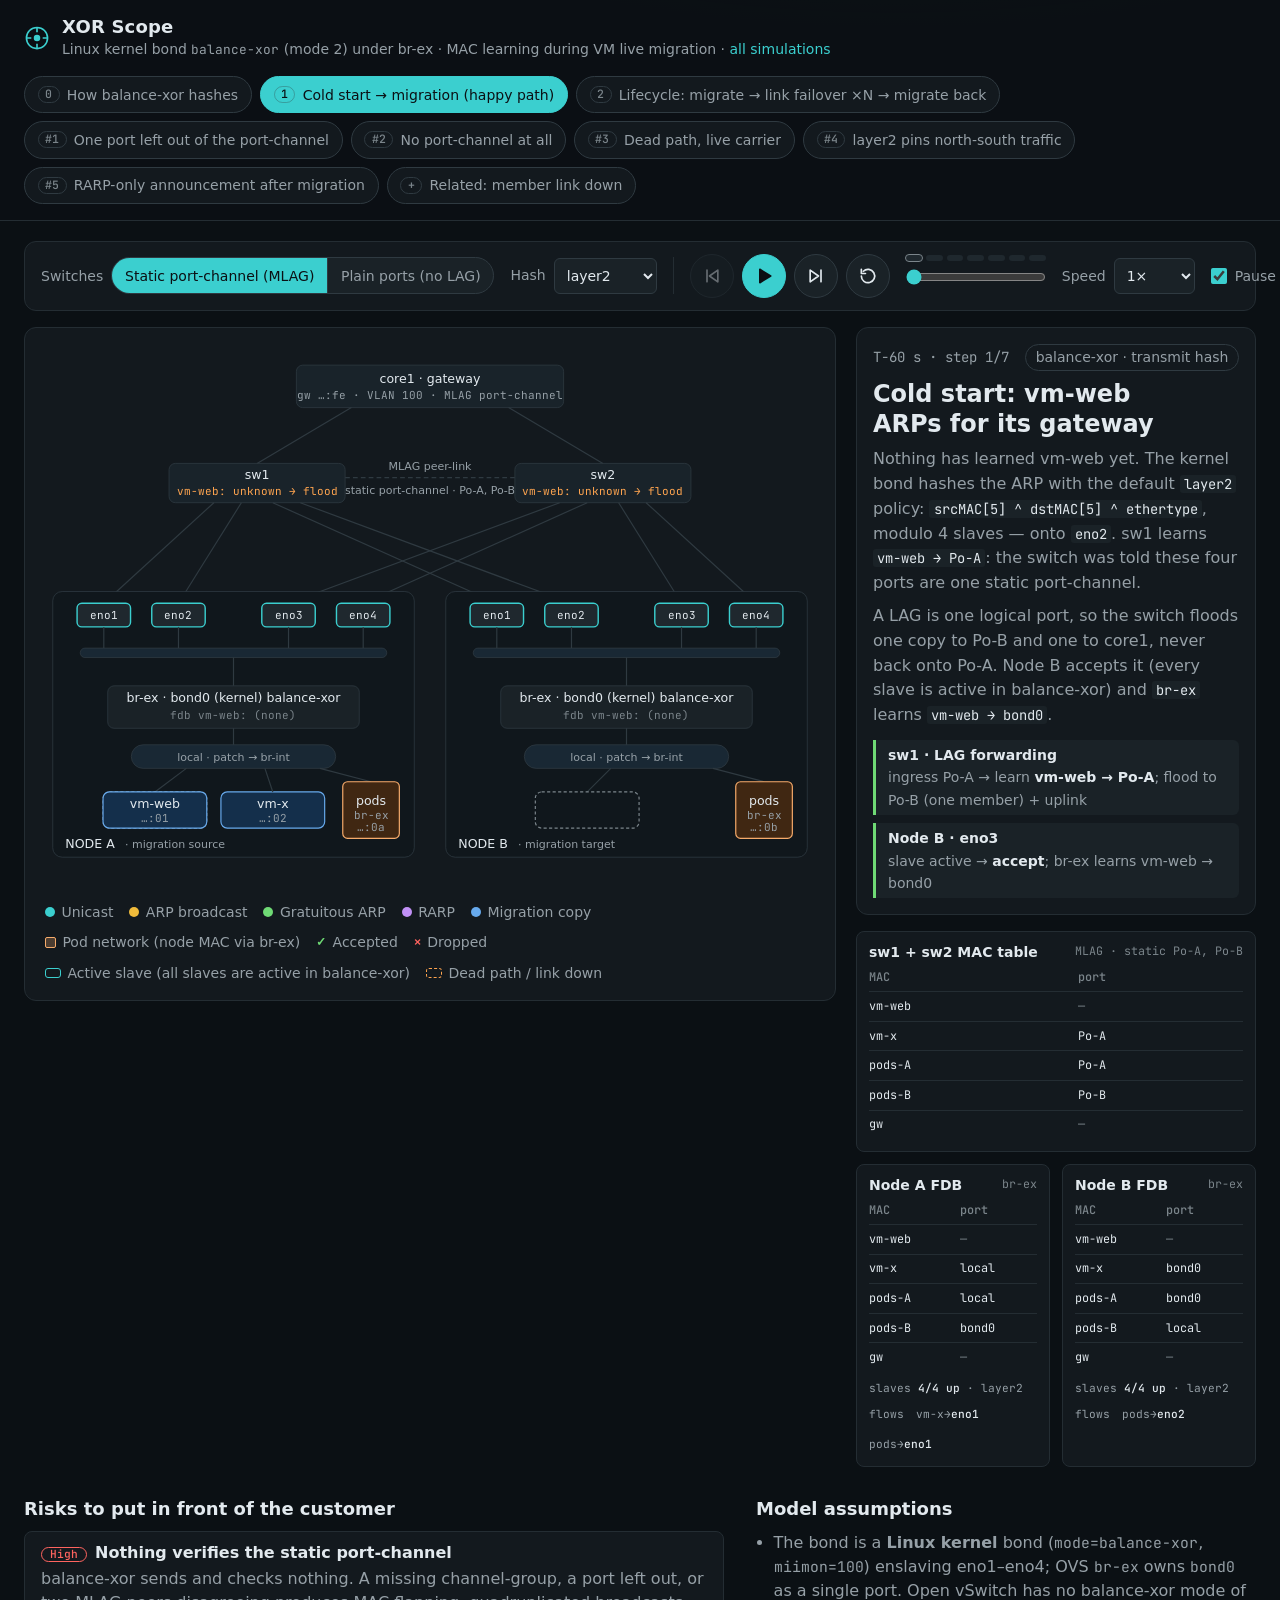
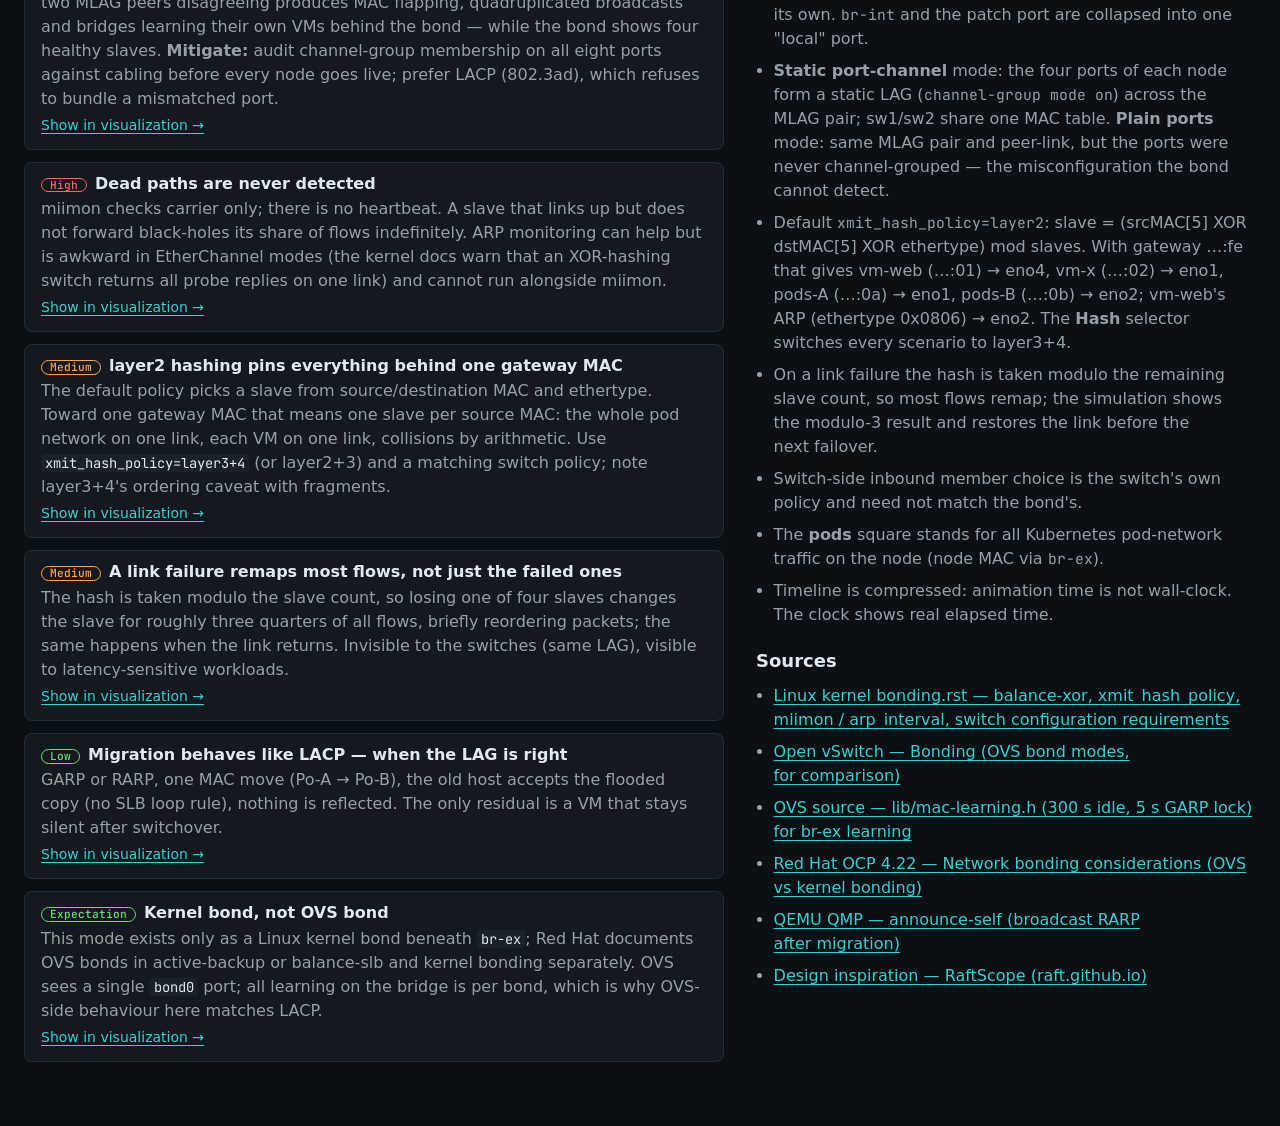
==== kernel-balance-xor/index.html @ 1609c060 "Add AB Scope (OVS active-backup) and XOR Scope (kernel balance-xor) simulators; landing page and REA" ====
<!doctype html>
<html lang="en" data-theme="dark">
<head>
<meta charset="utf-8" />
<meta name="viewport" content="width=device-width, initial-scale=1" />
<title>XOR Scope — Linux kernel balance-xor (mode 2) MAC learning during VM live migration</title>
<meta name="description" content="Step-through visualization of a Linux kernel balance-xor (mode 2) bond under OVS br-ex across two MLAG switches and four slaves during VM live migration, including the failure modes of a static port-channel." />
<link href="https://api.fontshare.com/v2/css?f[]=general-sans@400,500,600&display=swap" rel="stylesheet" />
<link rel="preconnect" href="https://fonts.googleapis.com" />
<link rel="preconnect" href="https://fonts.gstatic.com" crossorigin />
<link href="https://fonts.googleapis.com/css2?family=JetBrains+Mono:wght@400;500;600&display=swap" rel="stylesheet" />
<link rel="icon" href="data:," />
<link rel="stylesheet" href="./base.css" />
<link rel="stylesheet" href="./style.css" />
</head>
<body>
<a class="skip" href="#scope">Skip to visualization</a>
<header class="top">
  <div class="brand">
    <svg viewBox="0 0 32 32" width="26" height="26" aria-hidden="true"><circle cx="16" cy="16" r="13" fill="none" stroke="currentColor" stroke-width="2"/><circle cx="16" cy="16" r="4" fill="currentColor"/><path d="M16 3v6M16 23v6M3 16h6M23 16h6" stroke="currentColor" stroke-width="2"/></svg>
    <div>
      <div class="brand-name">XOR Scope</div>
      <div class="brand-sub">Linux kernel bond <span class="mono">balance-xor</span> (mode 2) under br-ex · MAC learning during VM live migration · <a href="../">all simulations</a></div>
    </div>
  </div>
  <nav class="scen" id="scenarios" aria-label="Scenarios"></nav>
</header>

<main id="scope">
  <section class="transport" aria-label="Playback controls">
    <div class="toolbar">
        <span class="tb-label">Switches</span>
        <div class="seg" role="group" aria-label="Switch interconnect mode" id="modeSeg">
          <button type="button" data-mode="mlag" aria-pressed="true">Static port-channel (MLAG)</button>
          <button type="button" data-mode="indep" aria-pressed="false">Plain ports (no LAG)</button>
        </div>
        <label class="sel"><span>Hash</span><select id="hashSel" aria-label="Transmit hash policy"><option value="l2" selected>layer2</option><option value="l34">layer3+4</option></select></label>
        <label class="sel" id="lifeOpt" hidden><span>Failovers</span>
          <select id="nreb" aria-label="Number of link failovers before the second migration"><option value="0">0</option><option value="1">1</option><option value="2" selected>2</option><option value="3">3</option><option value="4">4</option></select>
        </label>
      </div>

    <div class="btns">
      <button id="prev" class="ib" aria-label="Previous step" title="Previous step (←)"><svg viewBox="0 0 24 24"><path d="M6 5v14M19 5l-10 7 10 7z"/></svg></button>
      <button id="play" class="ib main" aria-label="Play" title="Play / pause (space)"><svg viewBox="0 0 24 24" id="playIcon"><path d="M7 4l13 8-13 8z"/></svg></button>
      <button id="next" class="ib" aria-label="Next step" title="Next step (→)"><svg viewBox="0 0 24 24"><path d="M18 5v14M5 5l10 7-10 7z"/></svg></button>
      <button id="restart" class="ib" aria-label="Restart scenario" title="Restart"><svg viewBox="0 0 24 24"><path d="M4 12a8 8 0 1 0 2.4-5.7M4 4v5h5"/></svg></button>
    </div>
    <div class="track-wrap">
      <div class="track" id="track"></div>
      <input type="range" id="scrub" min="0" max="1000" value="0" step="1" aria-label="Timeline" />
    </div>
    <div class="opts">
      <label class="sel"><span>Speed</span>
        <select id="speed"><option value="0.25">0.25×</option><option value="0.5">0.5×</option><option value="1" selected>1×</option><option value="2">2×</option></select>
      </label>
      <label class="chk"><input type="checkbox" id="hold" checked /> <span>Pause each step</span></label>
      <label class="chk"><input type="checkbox" id="loop" /> <span>Loop · 1.5 s</span></label>
    </div>
  </section>
  <section class="stage">
    <div class="canvas-wrap">
      <div class="whatif" id="whatif" hidden>Hypothetical</div>
      <svg id="topo" viewBox="0 0 1000 704" role="img" aria-labelledby="topoTitle">
        <title id="topoTitle">Two OpenShift nodes, each with a four-slave Linux kernel balance-xor bond under br-ex. eno1 and eno2 connect to sw1, eno3 and eno4 connect to sw2. sw1 and sw2 are an MLAG pair with a static port-channel per node, uplinked to core1.</title>
        <g id="static"></g>
        <g id="dyn"></g>
      </svg>
      <div class="legend" aria-label="Legend">
        <span><i class="dot k-uni"></i>Unicast</span>
        <span><i class="dot k-bcast"></i>ARP broadcast</span>
        <span><i class="dot k-garp"></i>Gratuitous ARP</span>
        <span><i class="dot k-rarp"></i>RARP</span>
        <span><i class="dot k-mig"></i>Migration copy</span>
        <span><i class="sq"></i>Pod network (node MAC via br-ex)</span>
        <span><i class="mk ok">✓</i>Accepted</span>
        <span><i class="mk drop">✕</i>Dropped</span>
        <span><i class="att"></i>Active slave (all slaves are active in balance-xor)</span>
        <span><i class="noatt"></i>Dead path / link down</span>
      </div>
    </div>

    <aside class="side">
      <div class="narr" aria-live="polite">
        <div class="narr-head">
          <span class="clock mono" id="clock">T+0.000 s</span>
          <span class="docref" id="docref"></span>
        </div>
        <h2 id="stepTitle">—</h2>
        <div id="stepBody" class="stepBody"></div>
        <div id="decision" class="decision"></div>
      </div>
      <div class="tables" id="tables"></div>
    </aside>
  </section>


  <section class="below">
    <div class="below-grid">
      <div>
        <h3>Risks to put in front of the customer</h3>
        <div class="risks" id="risks"></div>
      </div>
      <div class="notes">
        <h3>Model assumptions</h3>
        <ul>
          <li>The bond is a <b>Linux kernel</b> bond (<span class="mono">mode=balance-xor</span>, <span class="mono">miimon=100</span>) enslaving eno1–eno4; OVS <span class="mono">br-ex</span> owns <span class="mono">bond0</span> as a single port. Open vSwitch has no balance-xor mode of its own. <span class="mono">br-int</span> and the patch port are collapsed into one "local" port.</li>
          <li><b>Static port-channel</b> mode: the four ports of each node form a static LAG (<span class="mono">channel-group mode on</span>) across the MLAG pair; sw1/sw2 share one MAC table. <b>Plain ports</b> mode: same MLAG pair and peer-link, but the ports were never channel-grouped — the misconfiguration the bond cannot detect.</li>
          <li>Default <span class="mono">xmit_hash_policy=layer2</span>: slave = (srcMAC[5] XOR dstMAC[5] XOR ethertype) mod slaves. With gateway …:fe that gives vm-web (…:01) → eno4, vm-x (…:02) → eno1, pods-A (…:0a) → eno1, pods-B (…:0b) → eno2; vm-web's ARP (ethertype 0x0806) → eno2. The <b>Hash</b> selector switches every scenario to layer3+4.</li>
          <li>On a link failure the hash is taken modulo the remaining slave count, so most flows remap; the simulation shows the modulo-3 result and restores the link before the next failover.</li>
          <li>Switch-side inbound member choice is the switch's own policy and need not match the bond's.</li>
          <li>The <b>pods</b> square stands for all Kubernetes pod-network traffic on the node (node MAC via <span class="mono">br-ex</span>).</li>
          <li>Timeline is compressed: animation time is not wall-clock. The clock shows real elapsed time.</li>
        </ul>
        <h3>Sources</h3>
        <ul class="src">
          <li><a href="https://www.kernel.org/doc/Documentation/networking/bonding.rst" target="_blank" rel="noopener noreferrer">Linux kernel bonding.rst — balance-xor, xmit_hash_policy, miimon / arp_interval, switch configuration requirements</a></li>
          <li><a href="https://docs.openvswitch.org/en/stable/topics/bonding/" target="_blank" rel="noopener noreferrer">Open vSwitch — Bonding (OVS bond modes, for comparison)</a></li>
          <li><a href="https://github.com/openvswitch/ovs/blob/master/lib/mac-learning.h" target="_blank" rel="noopener noreferrer">OVS source — lib/mac-learning.h (300 s idle, 5 s GARP lock) for br-ex learning</a></li>
          <li><a href="https://docs.redhat.com/en/documentation/openshift_container_platform/4.22/html/advanced_networking/network-bonding-considerations" target="_blank" rel="noopener noreferrer">Red Hat OCP 4.22 — Network bonding considerations (OVS vs kernel bonding)</a></li>
          <li><a href="https://www.qemu.org/docs/master/interop/qemu-qmp-ref.html" target="_blank" rel="noopener noreferrer">QEMU QMP — announce-self (broadcast RARP after migration)</a></li>
          <li><a href="https://raft.github.io/" target="_blank" rel="noopener noreferrer">Design inspiration — RaftScope (raft.github.io)</a></li>
        </ul>
      </div>
    </div>
  </section>
</main>
<script src="./app.js"></script>
</body>
</html>
---- kernel-balance-xor/base.css ----
/* base.css */
*,
*::before,
*::after {
  box-sizing: border-box;
  margin: 0;
  padding: 0;
}

html {
  -moz-text-size-adjust: none;
  -webkit-text-size-adjust: none;
  text-size-adjust: none;
  -webkit-font-smoothing: antialiased;
  -moz-osx-font-smoothing: grayscale;
  text-rendering: optimizeLegibility;
  scroll-behavior: smooth;
  hanging-punctuation: first last;
  scroll-padding-top: var(--space-16);
}

body {
  min-height: 100dvh;
  line-height: 1.6;
  font-family: var(--font-body, sans-serif);
  font-size: var(--text-base);
  color: var(--color-text);
  background-color: var(--color-bg);
}

img,
picture,
video,
canvas,
svg {
  display: block;
  max-width: 100%;
  height: auto;
}
ul[role='list'],
ol[role='list'] {
  list-style: none;
}
input,
button,
textarea,
select {
  font: inherit;
  color: inherit;
}

h1,
h2,
h3,
h4,
h5,
h6 {
  text-wrap: balance;
  line-height: 1.15;
}
p,
li,
figcaption {
  text-wrap: pretty;
  max-width: 72ch;
}

::selection {
  background: oklch(from var(--color-primary) l c h / 0.25);
  color: var(--color-text);
}

:focus-visible {
  outline: 2px solid var(--color-primary);
  outline-offset: 3px;
  border-radius: var(--radius-sm);
}

@media (prefers-reduced-motion: reduce) {
  *,
  *::before,
  *::after {
    animation-duration: 0.01ms !important;
    animation-iteration-count: 1 !important;
    transition-duration: 0.01ms !important;
    scroll-behavior: auto !important;
  }
}

button {
  cursor: pointer;
  background: none;
  border: none;
}
table {
  border-collapse: collapse;
  width: 100%;
}

/* Interactive elements: animate hover/focus transitions.
   Only clickable elements get hover states — see `shared/03-motion.md`.
   Never add :hover styles to non-interactive elements. */
a,
button,
[role='button'],
[role='link'],
input,
textarea,
select {
  transition:
    color var(--transition-interactive),
    background var(--transition-interactive),
    border-color var(--transition-interactive),
    box-shadow var(--transition-interactive);
}

.sr-only {
  position: absolute;
  width: 1px;
  height: 1px;
  padding: 0;
  margin: -1px;
  overflow: hidden;
  clip: rect(0, 0, 0, 0);
  white-space: nowrap;
  border-width: 0;
}
---- kernel-balance-xor/style.css ----
:root {
  --text-xs: clamp(0.75rem, 0.7rem + 0.25vw, 0.875rem);
  --text-sm: clamp(0.875rem, 0.8rem + 0.35vw, 1rem);
  --text-base: clamp(1rem, 0.95rem + 0.25vw, 1.125rem);
  --text-lg: clamp(1.125rem, 1rem + 0.75vw, 1.5rem);
  --text-xl: clamp(1.5rem, 1.2rem + 1.25vw, 2.25rem);

  --space-1: 0.25rem; --space-2: 0.5rem; --space-3: 0.75rem; --space-4: 1rem;
  --space-5: 1.25rem; --space-6: 1.5rem; --space-8: 2rem; --space-10: 2.5rem;
  --space-12: 3rem; --space-16: 4rem;

  --radius-sm: 0.375rem; --radius-md: 0.5rem; --radius-lg: 0.75rem; --radius-full: 9999px;
  --transition-interactive: 180ms cubic-bezier(0.16, 1, 0.3, 1);

  --font-body: 'General Sans', 'Inter', system-ui, sans-serif;
  --font-mono: 'JetBrains Mono', ui-monospace, 'SF Mono', Menlo, monospace;
}

[data-theme='dark'], :root {
  /* Graphite scope palette */
  --color-bg: oklch(0.17 0.012 240);
  --color-surface: oklch(0.21 0.014 240);
  --color-surface-2: oklch(0.245 0.016 240);
  --color-surface-offset: oklch(0.27 0.018 240);
  --color-border: oklch(0.34 0.02 240);
  --color-divider: oklch(0.29 0.016 240);
  --color-text: oklch(0.93 0.01 240);
  --color-text-muted: oklch(0.70 0.015 240);
  --color-text-faint: oklch(0.61 0.015 240);
  --color-text-inverse: oklch(0.17 0.012 240);

  --color-primary: oklch(0.78 0.12 195);        /* unicast teal */
  --color-primary-highlight: oklch(0.78 0.12 195 / 0.16);
  --color-bcast: oklch(0.82 0.15 85);           /* ARP broadcast gold */
  --color-garp: oklch(0.80 0.17 145);           /* gratuitous ARP green */
  --color-rarp: oklch(0.74 0.15 305);           /* RARP violet */
  --color-mig: oklch(0.72 0.12 250);            /* migration blue */
  --color-pod: oklch(0.80 0.12 60);             /* pod network amber */
  --color-error: oklch(0.70 0.19 25);           /* drop red */
  --color-error-highlight: oklch(0.70 0.19 25 / 0.18);
  --color-success: var(--color-garp);
  --color-warning: oklch(0.80 0.15 60);

  --shadow-sm: 0 1px 2px oklch(0 0 0 / 0.3);
  --shadow-md: 0 6px 20px oklch(0 0 0 / 0.35);
}

html { color-scheme: dark; }
body {
  background:
    radial-gradient(1200px 500px at 70% -10%, oklch(0.26 0.03 220 / 0.6), transparent 60%),
    var(--color-bg);
  color: var(--color-text);
  font-family: var(--font-body);
  font-size: var(--text-base);
}
.mono { font-family: var(--font-mono); font-size: 0.92em; }
.skip { position: absolute; left: -999px; top: 0; background: var(--color-primary); color: var(--color-text-inverse); padding: var(--space-2) var(--space-3); }
.skip:focus { left: var(--space-3); top: var(--space-3); z-index: 10; }

/* ---------- Header ---------- */
.top {
  display: flex; flex-wrap: wrap; align-items: center; gap: var(--space-4) var(--space-8);
  padding: var(--space-4) var(--space-6);
  border-bottom: 1px solid var(--color-divider);
  background: color-mix(in oklab, var(--color-bg) 85%, transparent);
}
.brand { display: flex; align-items: center; gap: var(--space-3); color: var(--color-text); }
.brand svg { color: var(--color-primary); flex: none; }
.brand-name { font-weight: 600; font-size: var(--text-base); letter-spacing: 0.01em; line-height: 1.2; }
.brand-sub { font-size: var(--text-xs); color: var(--color-text-muted); }
.scen { display: flex; flex-direction: column; align-items: flex-start; gap: var(--space-2); flex-basis: 100%; }
.scen .row { display: flex; flex-wrap: wrap; gap: var(--space-2); }
.scen button {
  font: inherit; font-size: var(--text-xs); font-weight: 500;
  color: var(--color-text-muted); background: var(--color-surface);
  border: 1px solid var(--color-border); border-radius: var(--radius-full);
  padding: 0.4rem 0.8rem; cursor: pointer; display: inline-flex; align-items: center; gap: 0.45rem;
  transition: background var(--transition-interactive), color var(--transition-interactive), border-color var(--transition-interactive);
  min-height: 36px;
}
.scen button .n {
  font-family: var(--font-mono); font-size: 0.72rem; color: var(--color-text-faint);
  border: 1px solid var(--color-border); border-radius: var(--radius-full); padding: 0 0.4rem; line-height: 1.3;
}
.scen button:hover { color: var(--color-text); border-color: var(--color-text-faint); }
.scen button[aria-pressed='true'] { color: var(--color-text-inverse); background: var(--color-primary); border-color: var(--color-primary); }
.scen button[aria-pressed='true'] .n { color: var(--color-text-inverse); border-color: oklch(0.3 0 0 / 0.3); }
.scen button.bad[aria-pressed='true'] { background: var(--color-warning); border-color: var(--color-warning); }
.scen button:focus-visible, .ib:focus-visible, select:focus-visible, input:focus-visible { outline: 2px solid var(--color-primary); outline-offset: 2px; }

/* ---------- Stage ---------- */
main { max-width: 1480px; margin: 0 auto; padding: var(--space-5) var(--space-6) var(--space-16); }
.stage { display: grid; grid-template-columns: minmax(0, 1fr) minmax(320px, 400px); gap: var(--space-5); align-items: start; }
.canvas-wrap { position: relative; background: var(--color-surface); border: 1px solid var(--color-divider); border-radius: var(--radius-lg); padding: var(--space-3); }
#topo { display: block; width: 100%; height: auto; }
.toolbar { display: flex; align-items: center; gap: var(--space-2); padding-right: var(--space-4); border-right: 1px solid var(--color-divider); }
.tb-label { font-size: var(--text-xs); color: var(--color-text-muted); white-space: nowrap; }
.chk span, .toolbar .sel span { white-space: nowrap; }
.seg { display: inline-flex; border: 1px solid var(--color-border); border-radius: var(--radius-full); overflow: hidden; background: var(--color-surface-2); }
.seg button { white-space: nowrap; font: inherit; font-size: var(--text-xs); font-weight: 500; color: var(--color-text-muted); background: transparent; border: 0; padding: 0.4rem 0.8rem; cursor: pointer; min-height: 34px; transition: background var(--transition-interactive), color var(--transition-interactive); }
.seg button + button { border-left: 1px solid var(--color-border); }
.seg button[aria-pressed='true'] { background: var(--color-primary); color: var(--color-text-inverse); }
.seg button:hover:not([aria-pressed='true']) { color: var(--color-text); }
.legend .sq { width: 11px; height: 11px; display: inline-block; border: 1.5px solid var(--color-pod); background: color-mix(in oklab, var(--color-pod) 25%, transparent); border-radius: 2px; }
#topo .pod { fill: oklch(0.3 0.05 60); stroke: var(--color-pod); stroke-width: 1.5; }
#topo .frame.pod { fill: var(--color-pod); }
.whatif {
  position: absolute; top: var(--space-3); left: var(--space-3); max-width: 290px;
  font-size: var(--text-xs); font-weight: 500; line-height: 1.3; color: var(--color-warning);
  background: color-mix(in oklab, var(--color-warning) 14%, var(--color-surface));
  border: 1px dashed var(--color-warning); border-radius: var(--radius-md); padding: 0.3rem 0.7rem; z-index: 2;
}
.legend { display: flex; flex-wrap: wrap; gap: var(--space-2) var(--space-4); padding: var(--space-2) var(--space-2) var(--space-1); font-size: var(--text-xs); color: var(--color-text-muted); }
.legend span { display: inline-flex; align-items: center; gap: 0.4rem; }
.legend .dot { width: 10px; height: 10px; border-radius: 50%; display: inline-block; }
.k-uni { background: var(--color-primary); } .k-bcast { background: var(--color-bcast); } .k-garp { background: var(--color-garp); } .k-rarp { background: var(--color-rarp); } .k-mig { background: var(--color-mig); }
.legend .mk { font-style: normal; font-family: var(--font-mono); font-weight: 600; font-size: 0.75rem; }
.mk.ok { color: var(--color-garp); } .mk.drop { color: var(--color-error); }
.legend .act { width: 14px; height: 8px; border-radius: 2px; border: 2px solid var(--color-bcast); display: inline-block; }

/* SVG */
#topo text { font-family: var(--font-body); fill: var(--color-text); }
#topo .lbl { font-size: 16px; font-weight: 500; }
#topo .sub { font-size: 14px; fill: var(--color-text-muted); }
#topo .mono { font-family: var(--font-mono); font-size: 14px; }
#topo .box { fill: var(--color-surface-2); stroke: var(--color-border); stroke-width: 1; }
#topo .host { fill: oklch(0.2 0.014 240); stroke: var(--color-border); stroke-width: 1; }
#topo .sw { fill: oklch(0.25 0.02 240); stroke: var(--color-border); }
#topo .link { stroke: var(--color-border); stroke-width: 1.5; fill: none; }
#topo .link.hot { stroke: var(--color-text-faint); }
#topo .nic { fill: var(--color-surface-offset); stroke: var(--color-border); }
#topo .nic.active { stroke: var(--color-bcast); stroke-width: 2; }
#topo .nic.att { stroke: var(--color-primary); stroke-width: 1.8; }
#topo .nic.noatt { stroke: var(--color-warning); stroke-dasharray: 3 2; opacity: 0.75; }
#topo .frame.lacp { fill: var(--color-text-muted); }
#peerlink.fail line { stroke: var(--color-error); } #peerlink.fail text { fill: var(--color-error); }
.legend .att { width: 16px; height: 10px; display: inline-block; border: 1.8px solid var(--color-primary); border-radius: 3px; }
.legend .noatt { width: 16px; height: 10px; display: inline-block; border: 1.5px dashed var(--color-warning); border-radius: 3px; }
.k-lacp { background: var(--color-text-muted); }
.brand-sub a { color: var(--color-primary); text-decoration: none; } .brand-sub a:hover { text-decoration: underline; }
#topo .nic.hashed { fill: var(--color-primary-highlight); }
#topo .nic.down { stroke: var(--color-error); stroke-dasharray: 3 2; fill: var(--color-error-highlight); }
#topo .fdbport { fill: oklch(0.27 0.03 240); stroke: var(--color-border); }
#topo .vm { fill: oklch(0.3 0.06 250); stroke: var(--color-mig); stroke-width: 1.5; }
#topo .vm.ghost { fill: none; stroke: var(--color-text-faint); stroke-dasharray: 4 3; }
#topo .frame { stroke: oklch(0.1 0 0 / 0.5); stroke-width: 1; }
#topo .frame.uni { fill: var(--color-primary); } #topo .frame.bcast { fill: var(--color-bcast); } #topo .frame.garp { fill: var(--color-garp); } #topo .frame.rarp { fill: var(--color-rarp); } #topo .frame.mig { fill: var(--color-mig); }
#topo .mark { font-family: var(--font-mono); font-weight: 600; font-size: 15px; }
#topo .mark.ok { fill: var(--color-garp); } #topo .mark.drop { fill: var(--color-error); }
#topo .markbg { fill: var(--color-surface); stroke-width: 1; }
#topo .markbg.ok { stroke: var(--color-garp); } #topo .markbg.drop { stroke: var(--color-error); }
#topo .callout { font-size: 14px; fill: var(--color-text-muted); }
#topo .pulse { fill: none; stroke-width: 2; opacity: 0; }
#topo .flash { animation: flash 900ms ease-out 1; }
@keyframes flash { 0% { fill-opacity: 0.9; } 100% { fill-opacity: 0; } }

/* ---------- Side panel ---------- */
.side { display: flex; flex-direction: column; gap: var(--space-4); position: sticky; top: var(--space-4); }
.narr { background: var(--color-surface); border: 1px solid var(--color-divider); border-radius: var(--radius-lg); padding: var(--space-4); min-height: 190px; }
.narr-head { display: flex; flex-wrap: wrap; justify-content: space-between; align-items: center; gap: var(--space-2) var(--space-3); margin-bottom: var(--space-2); }
.clock { white-space: nowrap; }
.clock { font-size: var(--text-xs); color: var(--color-text-muted); font-variant-numeric: tabular-nums; }
.docref { font-size: var(--text-xs); color: var(--color-text-muted); border: 1px solid var(--color-border); border-radius: var(--radius-full); padding: 0.1rem 0.6rem; white-space: nowrap; }
.docref:empty { display: none; }
.narr h2 { font-size: var(--text-lg); font-weight: 600; line-height: 1.25; margin-bottom: var(--space-2); }
.stepBody { font-size: var(--text-sm); color: var(--color-text-muted); line-height: 1.55; }
.stepBody p + p { margin-top: var(--space-2); }
.stepBody code, .decision code, .risk code, .tbl code { font-family: var(--font-mono); font-size: 0.86em; color: var(--color-text); background: var(--color-surface-2); padding: 0 0.3em; border-radius: 3px; }
.decision { margin-top: var(--space-3); display: grid; gap: var(--space-2); }
.decision:empty { display: none; }
.dec { font-size: var(--text-xs); border-left: 3px solid var(--color-border); padding: var(--space-1) var(--space-3); color: var(--color-text-muted); background: var(--color-surface-2); border-radius: 0 var(--radius-sm) var(--radius-sm) 0; }
.dec b { color: var(--color-text); font-weight: 600; }
.dec.ok { border-left-color: var(--color-garp); } .dec.drop { border-left-color: var(--color-error); } .dec.warn { border-left-color: var(--color-warning); }

.tables { display: grid; grid-template-columns: minmax(0, 1fr) minmax(0, 1fr); gap: var(--space-3); min-width: 0; }
.tbl { min-width: 0; overflow: hidden; background: var(--color-surface); border: 1px solid var(--color-divider); border-radius: var(--radius-md); padding: var(--space-3); font-size: var(--text-xs); }
.tbl.sw { grid-column: 1 / -1; }
.tbl td.moved { color: var(--color-warning); }
.tbl th + th, .tbl td + td { padding-left: var(--space-2); }
.tbl h4 { font-size: var(--text-xs); font-weight: 600; color: var(--color-text); display: flex; justify-content: space-between; gap: var(--space-2); margin-bottom: var(--space-2); }
.tbl h4 small { font-weight: 400; color: var(--color-text-faint); font-family: var(--font-mono); }
.tbl table { width: 100%; border-collapse: collapse; font-family: var(--font-mono); font-size: 0.74rem; }
.tbl th { text-align: left; color: var(--color-text-faint); font-weight: 500; padding: 0 0 var(--space-1); border-bottom: 1px solid var(--color-divider); }
.tbl td { padding: 0.3rem 0; border-bottom: 1px solid var(--color-divider); color: var(--color-text); vertical-align: top; white-space: nowrap; }
.tbl tr:last-child td { border-bottom: 0; }
.tbl td .flag { display: inline-block; font-size: 0.62rem; padding: 0 0.3rem; border-radius: 3px; margin-left: 0.3rem; border: 1px solid; vertical-align: middle; }
.flag.lock { color: var(--color-garp); border-color: var(--color-garp); }
.flag.stale { color: var(--color-warning); border-color: var(--color-warning); }
.flag.wrong { color: var(--color-error); border-color: var(--color-error); }
.flag.new { color: var(--color-primary); border-color: var(--color-primary); }
.tbl .meta { display: flex; gap: var(--space-3); color: var(--color-text-muted); margin-top: var(--space-2); font-family: var(--font-mono); font-size: 0.7rem; flex-wrap: wrap; }
.tbl .meta b { color: var(--color-text); font-weight: 500; }
.tbl .meta span { white-space: nowrap; }
.tbl .meta { flex-wrap: wrap; }
.tbl tr.changed td { animation: rowflash 1200ms ease-out 1; }
@keyframes rowflash { 0% { background: var(--color-primary-highlight); } 100% { background: transparent; } }

/* ---------- Transport ---------- */
.transport { margin-bottom: var(--space-4); display: grid; grid-template-columns: auto auto minmax(140px, 1fr) auto; gap: var(--space-4); align-items: center; background: var(--color-surface); border: 1px solid var(--color-divider); border-radius: var(--radius-lg); padding: var(--space-3) var(--space-4); }
.btns { display: flex; gap: var(--space-2); }
.ib { width: 44px; height: 44px; border-radius: var(--radius-full); border: 1px solid var(--color-border); background: var(--color-surface-2); color: var(--color-text); cursor: pointer; display: inline-grid; place-items: center; transition: background var(--transition-interactive), transform var(--transition-interactive); }
.ib svg { width: 20px; height: 20px; fill: none; stroke: currentColor; stroke-width: 2; stroke-linecap: round; stroke-linejoin: round; }
.ib.main { background: var(--color-primary); color: var(--color-text-inverse); border-color: var(--color-primary); }
.ib.main svg { fill: currentColor; }
.ib:hover { background: var(--color-surface-offset); } .ib.main:hover { background: color-mix(in oklab, var(--color-primary) 85%, white); }
.ib:active { transform: scale(0.96); }
.ib:disabled { opacity: 0.4; cursor: default; }
.track-wrap { position: relative; min-width: 0; }
.track { display: flex; gap: 4px; margin-bottom: 6px; }
.track span { flex: 1; height: 6px; border-radius: 3px; background: var(--color-surface-offset); position: relative; overflow: hidden; cursor: pointer; }
.track span i { position: absolute; inset: 0; width: 0; background: var(--color-primary); transition: width 120ms linear; }
.track span.bad i { background: var(--color-warning); }
.track span.cur { outline: 1px solid var(--color-text-faint); }
#scrub { width: 100%; accent-color: var(--color-primary); margin: 0; height: 20px; }
.opts { display: flex; gap: var(--space-4); align-items: center; font-size: var(--text-xs); color: var(--color-text-muted); }
.opts select, .toolbar select { font: inherit; color: var(--color-text); background: var(--color-surface-2); border: 1px solid var(--color-border); border-radius: var(--radius-sm); padding: 0.35rem 0.5rem; min-height: 36px; }
.opts .sel, .toolbar .sel { display: inline-flex; align-items: center; gap: var(--space-2); font-size: var(--text-xs); color: var(--color-text-muted); }
.toolbar .sel { margin-left: var(--space-2); }
.chk { display: inline-flex; align-items: center; gap: var(--space-2); cursor: pointer; }
.chk input { accent-color: var(--color-primary); width: 16px; height: 16px; }

/* ---------- Below ---------- */
.below { margin-top: var(--space-8); }
.below h3 { font-size: var(--text-base); font-weight: 600; margin-bottom: var(--space-3); }
.below-grid { display: grid; grid-template-columns: minmax(0, 1.4fr) minmax(0, 1fr); gap: var(--space-8); }
.risks { display: grid; gap: var(--space-3); }
.risk { background: var(--color-surface); border: 1px solid var(--color-divider); border-radius: var(--radius-md); padding: var(--space-3) var(--space-4); font-size: var(--text-sm); color: var(--color-text-muted); line-height: 1.5; }
.risk h4 { font-size: var(--text-sm); font-weight: 600; color: var(--color-text); display: flex; gap: var(--space-2); align-items: baseline; margin-bottom: var(--space-1); flex-wrap: wrap; }
.risk h4 .pill { font-family: var(--font-mono); font-size: 0.7rem; font-weight: 500; color: var(--color-warning); border: 1px solid var(--color-warning); border-radius: var(--radius-full); padding: 0 0.5rem; }
.risk h4 .pill.sev { color: var(--color-error); border-color: var(--color-error); }
.risk h4 .pill.ok { color: var(--color-garp); border-color: var(--color-garp); }
.risk .jump { font: inherit; font-size: var(--text-xs); color: var(--color-primary); background: none; border: 0; padding: 0; cursor: pointer; text-decoration: underline; text-underline-offset: 3px; margin-top: var(--space-1); }
.notes ul { padding-left: 1.1rem; font-size: var(--text-sm); color: var(--color-text-muted); line-height: 1.5; display: grid; gap: var(--space-2); margin-bottom: var(--space-6); }
.notes a { color: var(--color-primary); text-decoration: underline; text-underline-offset: 3px; }
.src li { word-break: break-word; }

@media (max-width: 1100px) {
  .transport { grid-template-columns: 1fr 1fr; }
  .toolbar { border-right: 0; padding-right: 0; }
  .track-wrap { grid-column: 1 / -1; }
  .stage { grid-template-columns: 1fr; }
  .side { position: static; }
  .below-grid { grid-template-columns: 1fr; }
}
@media (max-width: 720px) {
  .seg { flex-wrap: wrap; } .seg button { white-space: normal; flex: 1 1 auto; }
  main { padding: var(--space-4) var(--space-3) var(--space-12); }
  .top { padding: var(--space-3); }
  .transport { grid-template-columns: 1fr; }
  .opts { justify-content: space-between; flex-wrap: wrap; }
  .toolbar { flex-wrap: wrap; }
  .tables { grid-template-columns: 1fr; }
  .tbl.sw { grid-column: auto; }
}
@media (prefers-reduced-motion: reduce) {
  .ib, .scen button { transition: none; }
}

[hidden] { display: none !important; }
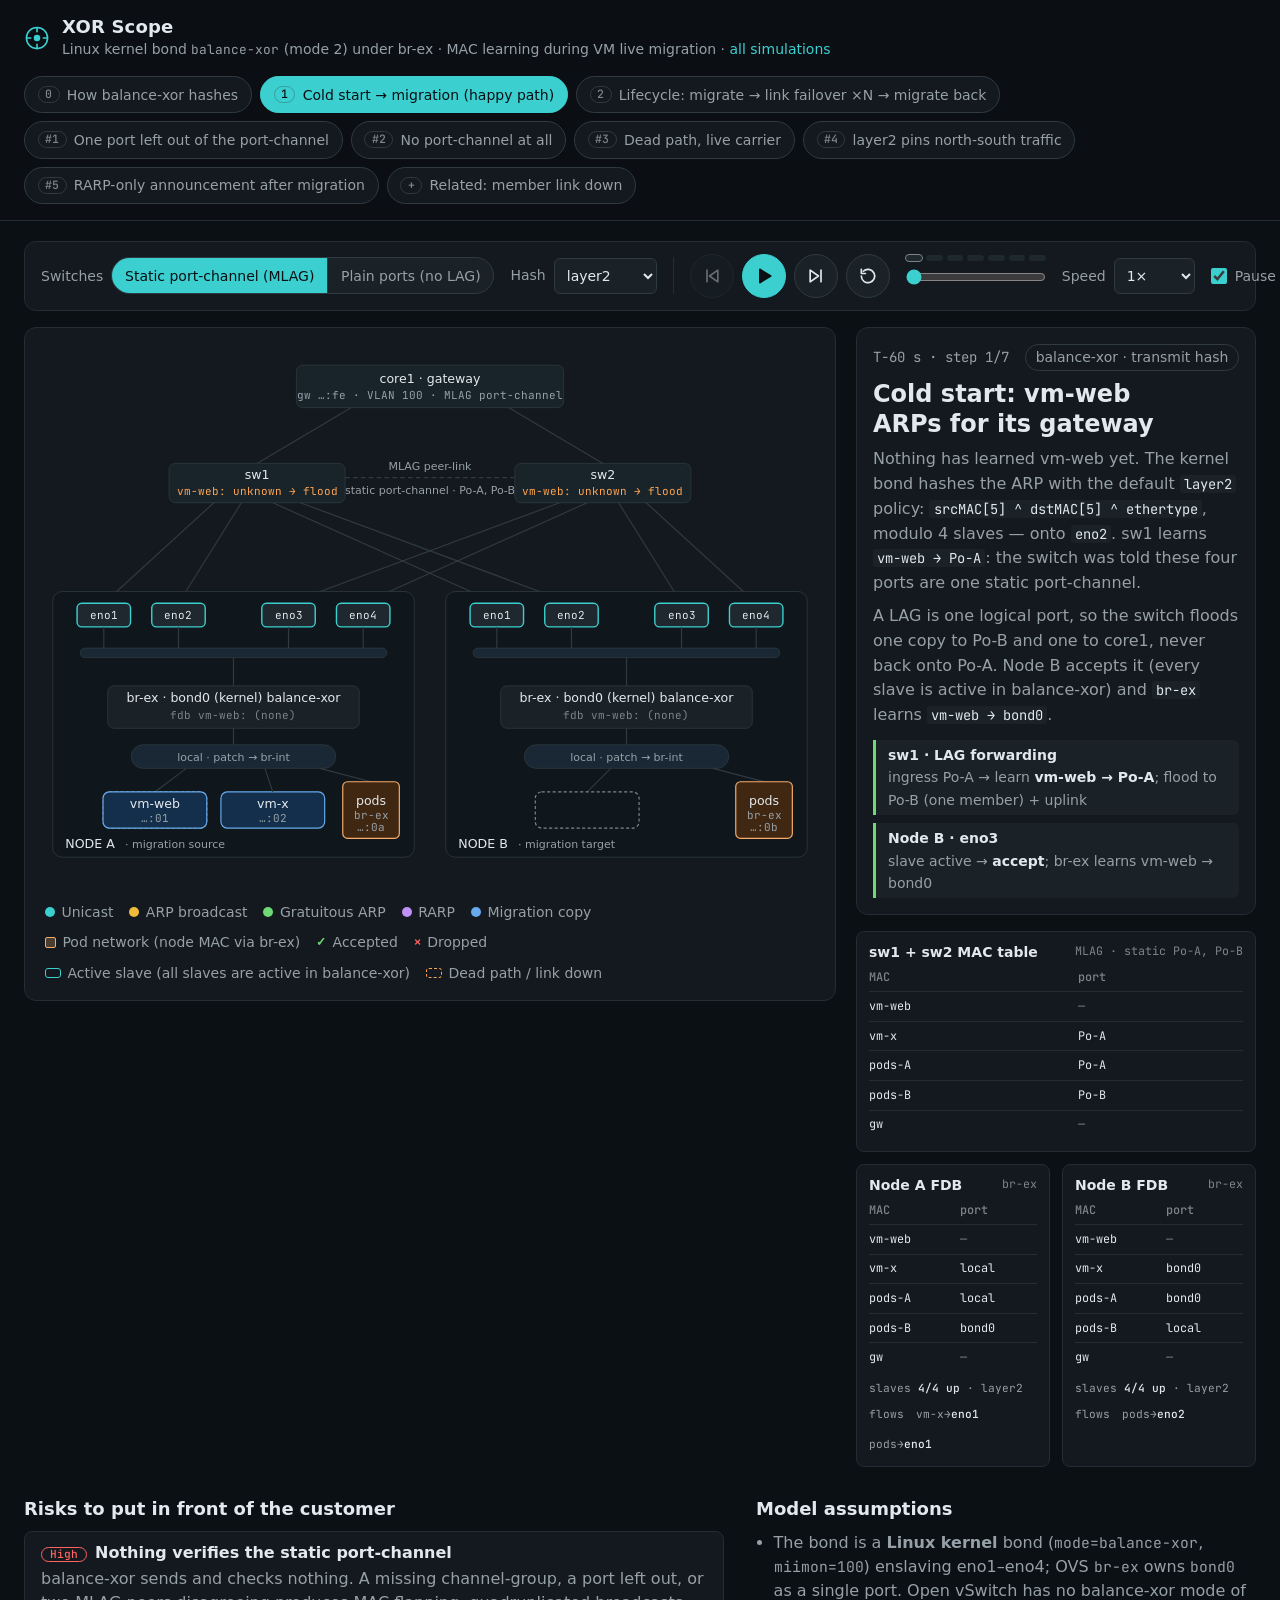
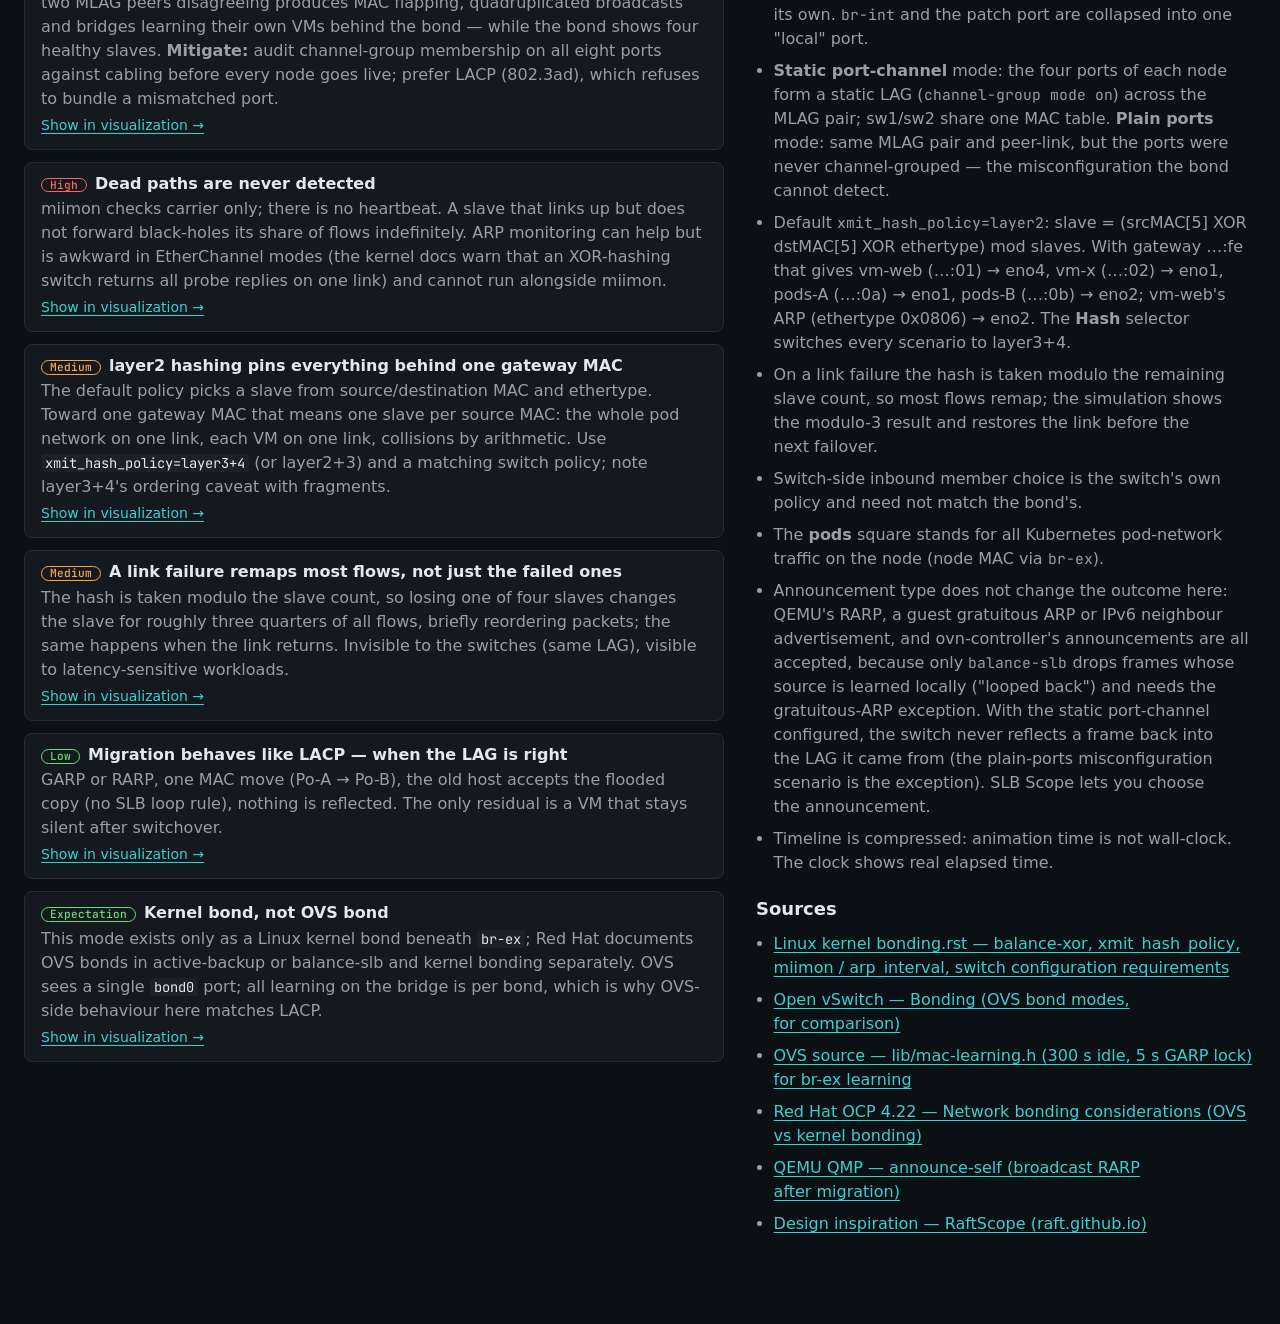
==== commit 3d4fd60a: "Model post-migration announcements and the GARP lock window in SLB Scope - Number SLB complications " ====
--- a/kernel-balance-xor/index.html
+++ b/kernel-balance-xor/index.html
@@ -110,6 +110,7 @@
           <li>On a link failure the hash is taken modulo the remaining slave count, so most flows remap; the simulation shows the modulo-3 result and restores the link before the next failover.</li>
           <li>Switch-side inbound member choice is the switch's own policy and need not match the bond's.</li>
           <li>The <b>pods</b> square stands for all Kubernetes pod-network traffic on the node (node MAC via <span class="mono">br-ex</span>).</li>
+          <li>Announcement type does not change the outcome here: QEMU's RARP, a guest gratuitous ARP or IPv6 neighbour advertisement, and ovn-controller's announcements are all accepted, because only <span class="mono">balance-slb</span> drops frames whose source is learned locally ("looped back") and needs the gratuitous-ARP exception. With the static port-channel configured, the switch never reflects a frame back into the LAG it came from (the plain-ports misconfiguration scenario is the exception). SLB Scope lets you choose the announcement.</li>
           <li>Timeline is compressed: animation time is not wall-clock. The clock shows real elapsed time.</li>
         </ul>
         <h3>Sources</h3>
